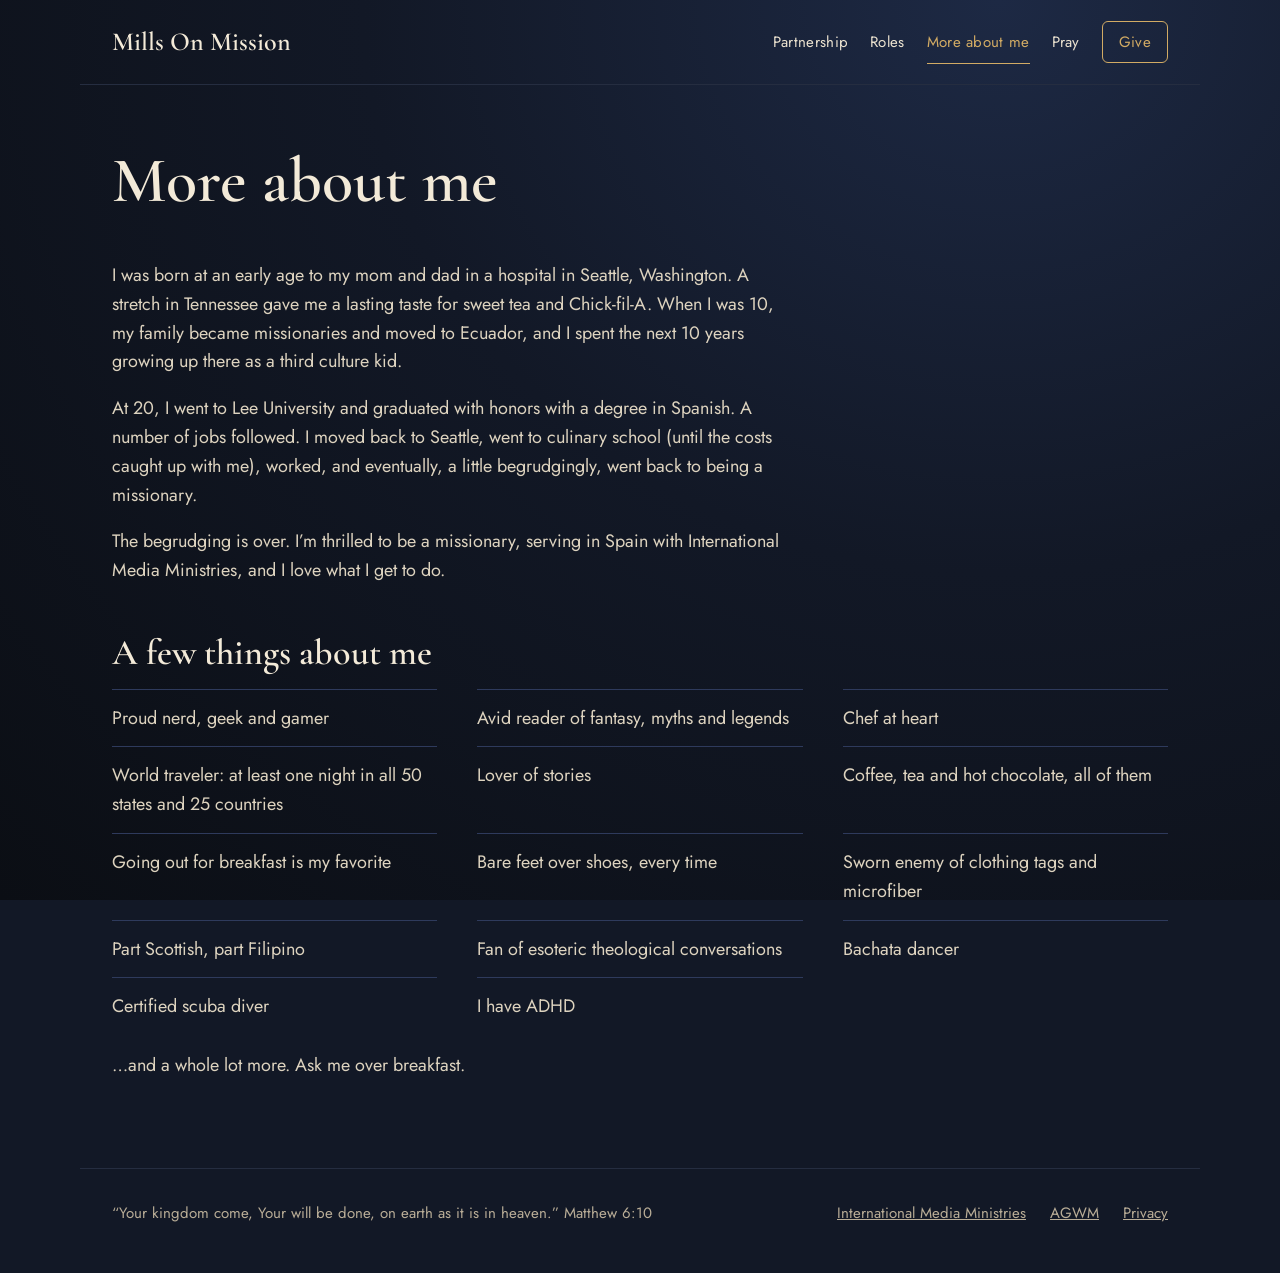
==== about/index.html @ 85eb1ec1 "Add files via upload Launch Study design" ====
<!DOCTYPE html>
<html lang="en">
<head>
  <meta charset="utf-8">
  <meta name="viewport" content="width=device-width, initial-scale=1, viewport-fit=cover">
  <title>More about me | Mills On Mission</title>
  <meta name="description" content="Sean Mills’s story: Seattle, Ecuador, Lee University, and missions in Spain.">
  <meta name="theme-color" content="#121826">
  <link rel="preconnect" href="https://fonts.googleapis.com">
  <link rel="preconnect" href="https://fonts.gstatic.com" crossorigin>
  <link href="https://fonts.googleapis.com/css2?family=Cormorant+Garamond:ital,wght@0,500;0,600;1,500&amp;family=Jost:wght@400;500&amp;display=swap" rel="stylesheet">
  <link rel="stylesheet" href="/css/site.css">
</head>
<body>
  <header class="site-header">
    <a class="wordmark" href="/">Mills On Mission</a>
    <nav class="site-nav" aria-label="Main">
      <a href="/partnership/">Partnership</a>
      <a href="/roles/">Roles</a>
      <a href="/about/" aria-current="page">More about me</a>
      <a href="/pray/">Pray</a>
      <a class="give" href="https://giving.ag.org/donate" target="_blank" rel="noopener">Give</a>
    </nav>
  </header>
  <main class="page">
    <div class="intro">
      <h1 class="page-title">More about me</h1>
    </div>
    <div class="story">
      <p>I was born at an early age to my mom and dad in a hospital in Seattle, Washington. A stretch in Tennessee gave me a lasting taste for sweet tea and Chick-fil-A. When I was 10, my family became missionaries and moved to Ecuador, and I spent the next 10 years growing up there as a third culture kid.</p>
      <p>At 20, I went to Lee University and graduated with honors with a degree in Spanish. A number of jobs followed. I moved back to Seattle, went to culinary school (until the costs caught up with me), worked, and eventually, a little begrudgingly, went back to being a missionary.</p>
      <p>The begrudging is over. I’m thrilled to be a missionary, serving in Spain with International Media Ministries, and I love what I get to do.</p>
    </div>
    <section class="intro" aria-labelledby="factsHeading">
      <h2 class="heading" id="factsHeading">A few things about me</h2>
      <ul class="facts">
        <li>Proud nerd, geek and gamer</li>
        <li>Avid reader of fantasy, myths and legends</li>
        <li>Chef at heart</li>
        <li>World traveler: at least one night in all 50 states and 25 countries</li>
        <li>Lover of stories</li>
        <li>Coffee, tea and hot chocolate, all of them</li>
        <li>Going out for breakfast is my favorite</li>
        <li>Bare feet over shoes, every time</li>
        <li>Sworn enemy of clothing tags and microfiber</li>
        <li>Part Scottish, part Filipino</li>
        <li>Fan of esoteric theological conversations</li>
        <li>Bachata dancer</li>
        <li>Certified scuba diver</li>
        <li>I have ADHD</li>
      </ul>
      <p class="lede">…and a whole lot more. Ask me over breakfast.</p>
    </section>
  </main>
  <footer class="site-footer">
    <p>“Your kingdom come, Your will be done, on earth as it is in heaven.” Matthew 6:10</p>
    <nav aria-label="Footer">
      <a href="https://imm.edu/" target="_blank" rel="noopener">International Media Ministries</a>
      <a href="https://agwm.org/" target="_blank" rel="noopener">AGWM</a>
      <a href="/privacy/">Privacy</a>
    </nav>
  </footer>
</body>
</html>
---- css/site.css ----
/* Mills On Mission site styles. Tokens match the Mills On Mission brand guide. */
:root {
  --night-900: #0b0e14; --night-800: #121826; --navy-600: #1d2944; --navy-700: #18213a; --navy-line: #2e3a5c;
  --burgundy-700: #3e1820; --burgundy-line: #5a2630; --forest-700: #17302a; --forest-line: #27473e;
  --mahogany-800: #1a1412; --brass-400: #d2ab64; --brass-300: #e6c588; --brass-line: #5a4a30; --on-brass: #14110c;
  --ivory-100: #f3ead8; --ivory-200: #ece3d0; --ivory-300: #ddd3bf; --muted-400: #b9ad97; --muted-500: #8d8574;
  --sage-400: #7fae9c; --error: #f2b8b5;
  --font-display: "Cormorant Garamond", Georgia, serif;
  --font-sans: Jost, Helvetica, Arial, sans-serif;
  --radius: 6px; --content-max: 1120px;
  color-scheme: dark;
}

* { box-sizing: border-box; }
html { -webkit-text-size-adjust: 100%; scroll-padding-top: env(safe-area-inset-top, 0px); }
body {
  margin: 0; min-height: 100vh; color: var(--ivory-200);
  background-color: var(--night-800);
  background-image: radial-gradient(ellipse at 78% 0%, var(--navy-600) 0%, var(--night-800) 45%, var(--night-900) 100%);
  background-attachment: fixed;
  font: 18px/1.6 var(--font-sans);
  padding: env(safe-area-inset-top, 0px) env(safe-area-inset-right, 0px) env(safe-area-inset-bottom, 0px) env(safe-area-inset-left, 0px);
}
a { color: var(--brass-400); }
a:hover { color: var(--brass-300); }
a:focus-visible, button:focus-visible, input:focus-visible { outline: 3px solid var(--brass-400); outline-offset: 3px; }
img { max-width: 100%; display: block; }
h1, h2, h3, p { margin: 0; }
.visually-hidden { position: absolute; width: 1px; height: 1px; overflow: hidden; clip: rect(0 0 0 0); white-space: nowrap; }

/* ---------- Header ---------- */
.site-header {
  max-width: var(--content-max); margin: 0 auto; padding: 20px 32px;
  display: flex; flex-wrap: wrap; justify-content: space-between; align-items: center; gap: 12px 24px;
  border-bottom: 1px solid #252d40;
}
.wordmark { font: 600 26px/1 var(--font-display); color: var(--ivory-100); text-decoration: none; }
.wordmark:hover { color: var(--ivory-100); }
.site-nav { display: flex; flex-wrap: wrap; align-items: center; gap: 4px 22px; font-size: 15px; letter-spacing: 0.02em; }
.site-nav a { color: var(--ivory-200); text-decoration: none; padding: 10px 0; }
.site-nav a:hover { color: var(--brass-300); }
.site-nav a[aria-current="page"] { color: var(--brass-400); box-shadow: inset 0 -1px 0 var(--brass-400); }
.site-nav a.give { padding: 8px 16px; border: 1px solid var(--brass-400); border-radius: var(--radius); color: var(--brass-400); }

/* ---------- Page shell ---------- */
.page { max-width: var(--content-max); margin: 0 auto; padding: 64px 32px 88px; display: flex; flex-direction: column; gap: 48px; }
.page--narrow { max-width: 680px; }
.page-title { font: 600 64px/1 var(--font-display); color: var(--ivory-100); }
.lede { color: var(--ivory-300); max-width: 680px; }
.intro { display: flex; flex-direction: column; gap: 16px; }
.heading { font: 600 36px/1.1 var(--font-display); color: var(--ivory-100); }
.verse { font: italic 500 26px/1.35 var(--font-display); color: var(--brass-400); max-width: 600px; }
.verse cite { font: normal 400 17px/1 var(--font-sans); color: var(--muted-400); white-space: nowrap; }
.fine { font-size: 13px; color: var(--muted-500); }
.fine a { color: var(--muted-500); }

/* ---------- Buttons ---------- */
.btn {
  display: inline-flex; align-items: center; justify-content: center; text-align: center;
  min-height: 52px; padding: 10px 22px; border-radius: var(--radius);
  font: 500 16px/1.3 var(--font-sans); letter-spacing: 0.02em; text-decoration: none; cursor: pointer;
}
.btn-primary { background: var(--brass-400); color: var(--on-brass); border: 0; }
.btn-primary:hover { background: var(--brass-300); color: var(--on-brass); }
.btn-secondary { background: transparent; color: var(--ivory-200); border: 1px solid var(--brass-line); }
.btn-secondary:hover { color: var(--ivory-100); border-color: var(--brass-400); }
.btn[disabled] { cursor: default; }

/* ---------- Panels ---------- */
.grid-3 { display: grid; grid-template-columns: repeat(auto-fit, minmax(280px, 1fr)); gap: 20px; }
.panel { padding: 32px; border-radius: var(--radius); display: flex; flex-direction: column; gap: 14px; }
.panel h2 { font: 600 34px/1.1 var(--font-display); color: var(--ivory-100); }
.panel p { flex-grow: 1; }
.panel--give { background: var(--burgundy-700); border: 1px solid var(--burgundy-line); color: #e0cfc6; }
.panel--pray { background: var(--navy-700); border: 1px solid var(--navy-line); color: #cfd3dd; }
.panel--touch { background: var(--forest-700); border: 1px solid var(--forest-line); color: #cfdcd6; }
.panel .btn { width: 100%; }

/* ---------- Forms ---------- */
.form { display: flex; flex-direction: column; gap: 8px; }
.form label { font-size: 15px; font-weight: 500; color: var(--ivory-200); }
.form .opt { font-weight: 400; color: var(--muted-400); }
.form .hint { font-size: 15px; color: var(--muted-400); }
.form input[type="text"], .form input[type="email"] {
  width: 100%; font: inherit; color: var(--ivory-200); background: #0e131d;
  border: 1px solid #36425f; border-radius: var(--radius); padding: 12px 14px; margin-bottom: 8px;
}
.form input:disabled { opacity: 0.6; }
.hp { position: absolute; left: -9999px; width: 1px; height: 1px; overflow: hidden; }
.status { min-height: 1.5em; font-size: 15px; color: var(--muted-400); }
.status.error { color: var(--error); }

/* ---------- Footer ---------- */
.site-footer { max-width: var(--content-max); margin: 0 auto; padding: 32px 32px 48px; border-top: 1px solid #252d40; display: flex; flex-wrap: wrap; justify-content: space-between; gap: 16px 32px; font-size: 15px; color: var(--muted-400); }
.site-footer nav { display: flex; flex-wrap: wrap; gap: 8px 24px; }
.site-footer a { color: var(--muted-400); }

/* ---------- Home (one screen) ---------- */
.home { min-height: 100vh; min-height: 100dvh; display: grid; grid-template-columns: minmax(340px, 42%) 1fr; }
.home-photo { background: var(--mahogany-800); border-right: 1px solid #2a2219; overflow: hidden; }
.home-photo img { width: 100%; height: 100%; object-fit: cover; object-position: center 25%; }
.home-body { padding: 48px 72px; display: flex; flex-direction: column; justify-content: center; gap: 30px; min-width: 0; }
.home-give { align-self: flex-end; min-height: 44px; padding: 8px 18px; font-size: 15px; border: 1px solid var(--brass-400); color: var(--brass-400); background: transparent; }
.home-title { font: 600 84px/0.95 var(--font-display); letter-spacing: -0.01em; color: var(--ivory-100); }
.home .verse { margin-top: 14px; }
.bio { max-width: 600px; padding: 26px 30px; background: rgba(24, 33, 58, 0.72); border: 1px solid var(--navy-line); border-radius: var(--radius); color: var(--ivory-300); }
.doors { display: grid; grid-template-columns: repeat(auto-fit, minmax(150px, 1fr)); gap: 12px; max-width: 640px; }
.doors .btn { width: 100%; }

/* ---------- Roles ---------- */
.roles { border-top: 1px solid var(--brass-line); }
.role { display: flex; flex-wrap: wrap; gap: 12px 48px; padding: 32px 0; border-bottom: 1px solid var(--brass-line); }
.role h2 { flex: 1 1 280px; font: 600 36px/1.1 var(--font-display); color: var(--brass-400); }
.role p { flex: 999 1 420px; min-width: 0; color: var(--ivory-300); }

/* ---------- About ---------- */
.story { display: flex; flex-direction: column; gap: 18px; max-width: 680px; color: var(--ivory-300); }
.facts { list-style: none; margin: 0; padding: 0; display: grid; grid-template-columns: repeat(auto-fit, minmax(260px, 1fr)); gap: 0 40px; }
.facts li { padding: 14px 0; border-top: 1px solid var(--navy-line); color: var(--ivory-300); }


/* ---------- Partners ---------- */
.partners { display: flex; flex-wrap: wrap; gap: 28px 48px; align-items: center; }
.partner-logo { display: inline-flex; align-items: center; min-height: 52px; padding: 4px 0; }
.partner-logo img { height: 48px; width: auto; }
.partner-text { color: var(--ivory-200); font-size: 18px; letter-spacing: 0.02em; min-height: 52px; display: inline-flex; align-items: center; }
.partner-logo--stacked img { height: 76px; }
@media (max-width: 600px) { .partner-logo img { height: 40px; } .partner-logo--stacked img { height: 64px; } }

/* ---------- Prayer list ---------- */
.requests { list-style: none; counter-reset: req; margin: 0; padding: 0; border-top: 1px solid var(--navy-line); }
.requests li { counter-increment: req; position: relative; padding: 20px 0 20px 46px; border-bottom: 1px solid var(--navy-line); }
.requests li::before { content: counter(req); position: absolute; left: 0; top: 16px; font: 600 28px/1.1 var(--font-display); color: var(--brass-400); }
.requests li.answered::before { color: var(--sage-400); }
.requests li.note { padding-left: 0; color: var(--muted-400); }
.requests li.note::before { content: none; }
.r-title { font-size: 19px; font-weight: 500; color: var(--ivory-100); }
.r-details { margin-top: 4px; font-size: 16px; color: var(--muted-400); }
.r-tag { display: inline-block; margin-top: 6px; font-size: 14px; font-weight: 500; color: var(--sage-400); }
.pray-box { padding: 28px; background: rgba(24, 33, 58, 0.72); border: 1px solid var(--navy-line); border-radius: var(--radius); }
.pray-btn { margin-top: 14px; width: 100%; min-height: 64px; font: 600 26px/1.2 var(--font-display); letter-spacing: 0; }
.pray-btn.sending { opacity: 0.75; }
.pray-btn.done { background: transparent; color: var(--brass-400); border: 1px solid var(--brass-400); font-size: 22px; }

/* ---------- Phones ---------- */
@media (max-width: 860px) {
  .home { grid-template-columns: 1fr; min-height: 0; }
  .home-photo { aspect-ratio: 4 / 5; max-height: 62vh; border-right: 0; border-bottom: 1px solid #2a2219; }
  .home-body { padding: 24px 22px 36px; gap: 22px; }
  .home-title { font-size: 52px; }
  .home .verse { font-size: 21px; }
  .bio { padding: 20px 22px; }
  .doors { grid-template-columns: repeat(2, minmax(0, 1fr)); }
}
@media (max-width: 600px) {
  body { font-size: 17px; }
  .site-header { padding: 16px 20px; }
  .page { padding: 40px 20px 64px; gap: 36px; }
  .page-title { font-size: 46px; }
  .heading, .role h2 { font-size: 30px; }
  .verse { font-size: 21px; }
  .panel { padding: 26px 22px; }
  .site-footer { padding: 28px 20px 40px; }
}
@media (prefers-reduced-motion: reduce) { * { transition: none !important; } }
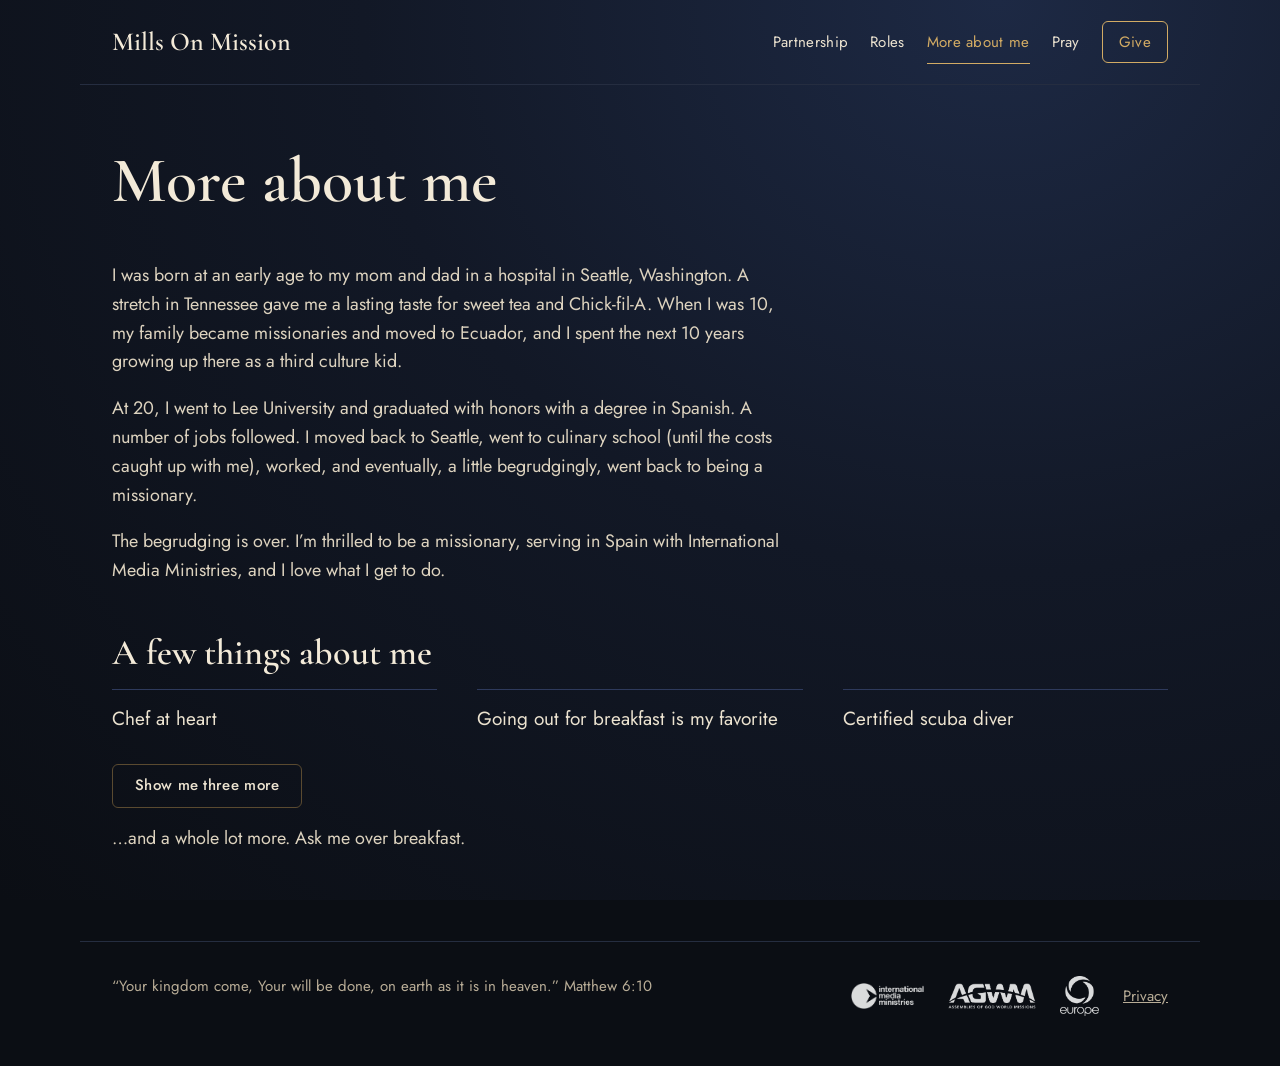
==== commit e1696638: "Add files via upload Cosmetic and branding changes" ====
--- a/about/index.html
+++ b/about/index.html
@@ -33,32 +33,44 @@
     </div>
     <section class="intro" aria-labelledby="factsHeading">
       <h2 class="heading" id="factsHeading">A few things about me</h2>
-      <ul class="facts">
+      <ul class="facts facts--three" id="facts" aria-live="polite">
         <li>Proud nerd, geek and gamer</li>
         <li>Avid reader of fantasy, myths and legends</li>
         <li>Chef at heart</li>
-        <li>World traveler: at least one night in all 50 states and 25 countries</li>
-        <li>Lover of stories</li>
-        <li>Coffee, tea and hot chocolate, all of them</li>
-        <li>Going out for breakfast is my favorite</li>
-        <li>Bare feet over shoes, every time</li>
-        <li>Sworn enemy of clothing tags and microfiber</li>
-        <li>Part Scottish, part Filipino</li>
-        <li>Fan of esoteric theological conversations</li>
-        <li>Bachata dancer</li>
-        <li>Certified scuba diver</li>
-        <li>I have ADHD</li>
       </ul>
+      <button class="btn btn-secondary facts-more" id="factsMore" type="button" hidden>Show me three more</button>
       <p class="lede">…and a whole lot more. Ask me over breakfast.</p>
     </section>
   </main>
   <footer class="site-footer">
     <p>“Your kingdom come, Your will be done, on earth as it is in heaven.” Matthew 6:10</p>
-    <nav aria-label="Footer">
-      <a href="https://imm.edu/" target="_blank" rel="noopener">International Media Ministries</a>
-      <a href="https://agwm.org/" target="_blank" rel="noopener">AGWM</a>
-      <a href="/privacy/">Privacy</a>
+    <nav class="footer-nav" aria-label="Footer">
+      <a class="footer-logo" href="https://imm.edu/" target="_blank" rel="noopener"><img src="/assets/logos/imm-white.png" alt="International Media Ministries" width="1409" height="500"></a>
+      <a class="footer-logo" href="https://agwm.org/" target="_blank" rel="noopener"><img src="/assets/logos/agwm-white.png" alt="Assemblies of God World Missions" width="1061" height="313"></a>
+      <a class="footer-logo partner-logo--stacked" href="https://www.europemissions.org/" target="_blank" rel="noopener"><img src="/assets/logos/europe-white.png" alt="Europe Together" width="502" height="520"></a>
+      <a class="footer-text" href="/privacy/">Privacy</a>
     </nav>
   </footer>
+  <script>
+    // Shows 3 facts at random on every visit; the button deals a new 3.
+    (function () {
+      var FACTS = ["Proud nerd, geek and gamer", "Avid reader of fantasy, myths and legends", "Chef at heart", "World traveler: at least one night in all 50 states and 25 countries", "Lover of stories", "Coffee, tea and hot chocolate, all of them", "Going out for breakfast is my favorite", "Bare feet over shoes, every time", "Sworn enemy of clothing tags and microfiber", "Part Scottish, part Filipino", "Fan of esoteric theological conversations", "Bachata dancer", "Certified scuba diver", "I have ADHD"];
+      var list = document.getElementById('facts');
+      var btn = document.getElementById('factsMore');
+      var current = [];
+      function deal() {
+        var pool = FACTS.filter(function (f) { return current.indexOf(f) === -1; });
+        if (pool.length < 3) pool = FACTS.slice();
+        for (var i = pool.length - 1; i > 0; i--) { var j = Math.floor(Math.random() * (i + 1)); var t = pool[i]; pool[i] = pool[j]; pool[j] = t; }
+        current = pool.slice(0, 3);
+        list.innerHTML = '';
+        current.forEach(function (f) { var li = document.createElement('li'); li.textContent = f; list.appendChild(li); });
+      }
+      deal();
+      btn.hidden = false;
+      btn.addEventListener('click', deal);
+    })();
+  </script>
+  <script src="/js/give.js"></script>
 </body>
 </html>
--- a/css/site.css
+++ b/css/site.css
@@ -15,7 +15,7 @@
 html { -webkit-text-size-adjust: 100%; scroll-padding-top: env(safe-area-inset-top, 0px); }
 body {
   margin: 0; min-height: 100vh; color: var(--ivory-200);
-  background-color: var(--night-800);
+  background-color: var(--night-900);
   background-image: radial-gradient(ellipse at 78% 0%, var(--navy-600) 0%, var(--night-800) 45%, var(--night-900) 100%);
   background-attachment: fixed;
   font: 18px/1.6 var(--font-sans);
@@ -119,7 +119,54 @@
 .facts li { padding: 14px 0; border-top: 1px solid var(--navy-line); color: var(--ivory-300); }
 
 
+/* ---------- Partnership: Give ---------- */
+.give-panel { display: grid; grid-template-columns: repeat(auto-fit, minmax(300px, 1fr)); gap: 28px 48px; padding: 40px; align-items: start; }
+.give-panel h2 { font-size: 44px; }
+.give-copy { display: flex; flex-direction: column; gap: 14px; }
+.give-copy p { flex-grow: 0; }
+.account { display: flex; flex-wrap: wrap; align-items: center; justify-content: space-between; gap: 12px 20px; padding: 18px 20px; background: rgba(11, 14, 20, 0.45); border: 1px solid var(--burgundy-line); border-radius: var(--radius); }
+.account-label { display: block; font-size: 14px; color: var(--muted-400); }
+.account-value { display: block; font: 600 26px/1.2 var(--font-display); color: var(--ivory-100); }
+.account-value #acct { font-variant-numeric: tabular-nums; letter-spacing: 0.04em; }
+.account-copy { min-height: 44px; font-size: 15px; }
+.account-status { min-height: 1.4em; font-size: 15px; color: var(--muted-400); }
+.give-actions { display: flex; flex-direction: column; gap: 12px; }
+.give-actions .btn { width: 100%; }
+.give-actions .btn-primary { min-height: 60px; font-size: 18px; }
+.secure-note { font-size: 14px; color: var(--muted-400); }
+.touch-panel { max-width: 560px; width: 100%; margin: 0 auto; }
+.give-actions p { color: #e0cfc6; }
+
+/* ---------- Give reminder pop-up ---------- */
+.give-dialog { width: min(560px, calc(100vw - 32px)); max-height: calc(100dvh - 32px); padding: 0; border: 1px solid var(--brass-line); border-radius: var(--radius); background: var(--navy-700); color: var(--ivory-300); }
+.give-dialog::backdrop { background: rgba(5, 7, 11, 0.78); }
+.give-dialog-body { padding: 30px 30px 24px; display: flex; flex-direction: column; gap: 14px; font-size: 17px; }
+.give-dialog-title { font: italic 500 28px/1.2 var(--font-display); color: var(--brass-400); }
+.give-dialog-steps { margin: 0; padding-left: 1.3em; display: flex; flex-direction: column; gap: 10px; }
+.give-dialog-steps strong, .give-dialog-account strong { color: var(--ivory-100); font-weight: 500; }
+.give-dialog-account { display: flex; flex-wrap: wrap; align-items: center; justify-content: space-between; gap: 10px 16px; padding: 14px 16px; background: rgba(11, 14, 20, 0.5); border: 1px solid var(--navy-line); border-radius: var(--radius); }
+.give-dialog-account .btn { min-height: 44px; font-size: 15px; }
+.give-dialog-status { min-height: 1.3em; font-size: 15px; color: var(--muted-400); }
+.give-dialog-actions { display: grid; grid-template-columns: 2fr 1fr; gap: 10px; }
+.give-dialog-actions .btn { width: 100%; }
+.give-dialog-fine { font-size: 13px; color: var(--muted-400); }
+.give-dialog-fine a, .give-help a { color: var(--brass-400); white-space: nowrap; }
+@media (max-width: 480px) { .give-dialog-body { padding: 24px 20px 20px; } .give-dialog-actions { grid-template-columns: 1fr; } }
+
 /* ---------- Partners ---------- */
+.partners-section { align-items: center; text-align: center; margin-top: 16px; }
+.partners-section .partners { justify-content: center; }
+.intro-logo { margin-top: 8px; }
+.intro-logo .partner-logo img { height: 44px; }
+.facts--three { grid-template-columns: repeat(auto-fit, minmax(240px, 1fr)); }
+.facts--three li { font-size: 19px; color: var(--ivory-200); }
+.facts-more { align-self: flex-start; min-height: 44px; font-size: 15px; }
+.footer-nav { align-items: center; gap: 12px 28px; }
+.footer-logo { display: inline-flex; align-items: center; min-height: 44px; opacity: 0.85; }
+.footer-logo:hover { opacity: 1; }
+.footer-logo img { height: 26px; width: auto; }
+.footer-logo.partner-logo--stacked img { height: 40px; }
+.footer-text { display: inline-flex; align-items: center; min-height: 44px; }
 .partners { display: flex; flex-wrap: wrap; gap: 28px 48px; align-items: center; }
 .partner-logo { display: inline-flex; align-items: center; min-height: 52px; padding: 4px 0; }
 .partner-logo img { height: 48px; width: auto; }
@@ -153,6 +200,8 @@
   .doors { grid-template-columns: repeat(2, minmax(0, 1fr)); }
 }
 @media (max-width: 600px) {
+  .give-panel { padding: 26px 22px; }
+  .give-panel h2 { font-size: 36px; }
   body { font-size: 17px; }
   .site-header { padding: 16px 20px; }
   .page { padding: 40px 20px 64px; gap: 36px; }
